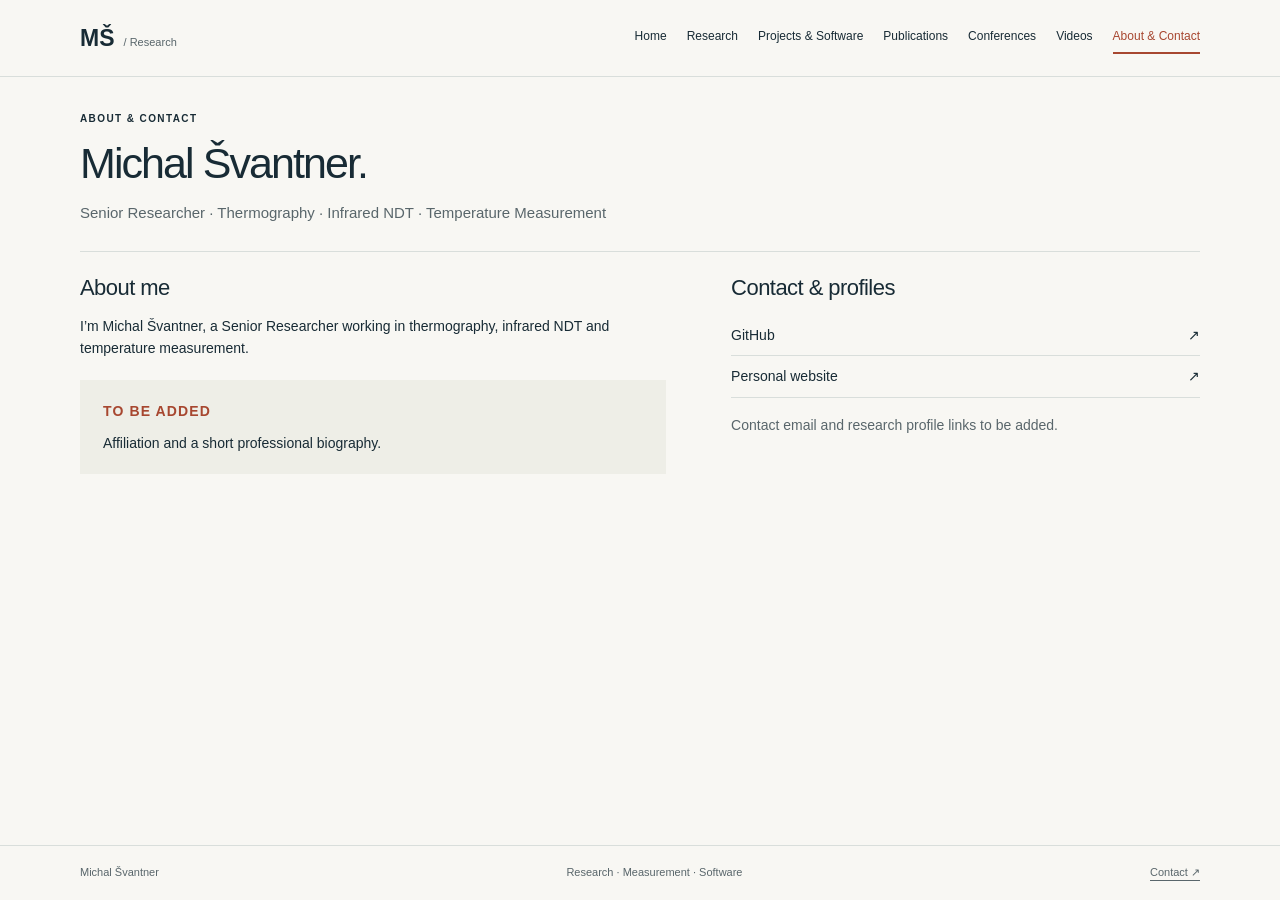
==== about.html @ 8075b38d "Add website files" ====
<!doctype html>
<html lang="en">
<head>
  <meta charset="utf-8">
  <meta name="viewport" content="width=device-width, initial-scale=1">
  <meta name="description" content="Michal Švantner — About &amp; Contact. Thermography, infrared NDT and temperature measurement.">
  <meta name="theme-color" content="#182b35">
  <title>Michal Švantner · About &amp; Contact</title>
  <link rel="icon" href="assets/favicon.svg" type="image/svg+xml">
  <link rel="stylesheet" href="styles.css">
  <script src="script.js" defer></script>
</head>
<body>
  <a class="skip-link" href="#main">Skip to content</a>
  <header class="site-header"><div class="header-inner wrap">
    <a class="wordmark" href="index.html" aria-label="Michal Švantner, home">MŠ<span> / Research</span></a>
    <nav aria-label="Main navigation"><a href="index.html">Home</a><a href="research.html">Research</a><a href="projects.html">Projects &amp; Software</a><a href="publications.html">Publications</a><a href="conferences.html">Conferences</a><a href="videos.html">Videos</a><a href="about.html" aria-current="page">About &amp; Contact</a></nav>
  </div></header>
  <main class="wrap" id="main">
  <div class="page-heading"><p class="eyebrow">About & Contact</p><h1>Michal Švantner.</h1><p>Senior Researcher · Thermography · Infrared NDT · Temperature Measurement</p></div>
  <div class="about-grid">
    <section aria-labelledby="about-title"><h2 id="about-title">About me</h2><p>I’m Michal Švantner, a Senior Researcher working in thermography, infrared NDT and temperature measurement.</p><div class="note"><p class="placeholder">To be added</p><p>Affiliation and a short professional biography.</p></div></section>
    <section aria-labelledby="contact-title"><h2 id="contact-title">Contact & profiles</h2><ul class="profile-links"><li><a href="https://github.com/msvantny">GitHub <span aria-hidden="true">↗</span></a></li><li><a href="https://msvantny.wixsite.com/home">Personal website <span aria-hidden="true">↗</span></a></li></ul><p class="muted">Contact email and research profile links to be added.</p></section>
  </div>
  </main>
  <footer><div class="wrap footer-inner"><span>Michal Švantner</span><span>Research · Measurement · Software</span><a href="about.html">Contact ↗</a></div></footer>
</body>
</html>
---- styles.css ----
@charset "UTF-8";

:root {
  --paper: #f8f7f3;
  --ink: #182b35;
  --muted: #59666b;
  --line: #d9dedb;
  --accent: #a74730;
  --soft: #eeeee7;
  --width: 1120px;
}
* { box-sizing: border-box; }
html { scroll-padding-top: 140px; }
body { margin: 0; background: var(--paper); color: var(--ink); font: 15px/1.6 Arial, Helvetica, sans-serif; min-height: 100vh; display: flex; flex-direction: column; }
.wrap { width: calc(100% - 64px); max-width: var(--width); margin-inline: auto; }
a { color: inherit; text-underline-offset: 4px; }
a:hover { color: var(--accent); }
a:focus-visible, summary:focus-visible, video:focus-visible { outline: 3px solid var(--accent); outline-offset: 5px; }
h1, h2, p, figure { margin: 0; }
h1, h2 { line-height: 1.15; font-weight: 500; }
h1 { font-size: clamp(32px, 4.3vw, 52px); letter-spacing: -.045em; }
h2 { font-size: 22px; letter-spacing: -.025em; }
p + p { margin-top: 10px; }
.muted { color: var(--muted); font-size: 13px; }
.accent { color: var(--accent); }
.eyebrow { display: block; font-size: 10px; text-transform: uppercase; letter-spacing: .14em; font-weight: 700; margin-bottom: 12px; }
.accent-dot { display: inline-block; width: 6px; height: 6px; background: var(--accent); border-radius: 50%; margin-right: 7px; vertical-align: 1px; }
.skip-link { position: fixed; top: 8px; left: 12px; z-index: 30; padding: 8px 14px; background: var(--ink); color: white; transform: translateY(-160%); }
.skip-link:focus { transform: none; }

/* Each navigation item opens a separate static page. */
.site-header { position: sticky; top: 0; z-index: 10; background: var(--paper); border-bottom: 1px solid var(--line); }
.header-inner { display: flex; align-items: center; justify-content: space-between; gap: 26px; min-height: 76px; padding-block: 16px; }
.wordmark { font-weight: 700; font-size: 23px; white-space: nowrap; text-decoration: none; }
.wordmark span { font-size: 11px; font-weight: 400; color: var(--muted); margin-left: 6px; }
nav { display: flex; align-items: center; flex-wrap: wrap; gap: 8px 20px; }
nav a { font-size: 12px; text-decoration: none; padding-block: 5px; border-bottom: 2px solid transparent; white-space: nowrap; }
nav a[aria-current="page"] { color: var(--accent); border-color: var(--accent); }
main { flex: 1; padding-bottom: 36px; }

.hero { display: grid; grid-template-columns: 1fr 1fr; align-items: center; gap: 45px; padding-block: 38px 32px; }
.hero h1 { max-width: 520px; font-size: clamp(38px, 4.5vw, 56px); }
.hero-fields { font-size: 18px; line-height: 1.5; margin-top: 18px; }
.intro { color: var(--muted); font-size: 14px; margin-top: 14px; }
.actions { display: flex; flex-wrap: wrap; gap: 24px; align-items: center; margin-top: 22px; font-size: 12px; }
.button { background: var(--ink); color: white; text-decoration: none; display: inline-flex; gap: 26px; align-items: center; padding: 10px 17px; }
.button:hover { background: var(--accent); color: white; }
.thermal-video { min-width: 0; }
.thermal-video video { display: block; width: 100%; height: auto; aspect-ratio: 650 / 512; background: var(--ink); object-fit: contain; }
figcaption { display: flex; flex-wrap: wrap; justify-content: space-between; gap: 4px 15px; font-size: 10px; color: var(--muted); margin-top: 8px; }
.overview { display: grid; grid-template-columns: repeat(3, 1fr); gap: 26px; border-top: 1px solid var(--line); padding-top: 23px; }
.overview > a { display: block; text-decoration: none; }
.overview h2 { font-size: 19px; display: flex; justify-content: space-between; gap: 12px; }
.overview .eyebrow { color: var(--muted); margin-bottom: 8px; }
.overview p { color: var(--muted); font-size: 13px; margin-top: 8px; }

.page-heading { padding-block: 34px 26px; max-width: 800px; }
.page-heading h1 { font-size: clamp(31px, 3.6vw, 43px); }
.page-heading > p:not(.eyebrow) { max-width: 690px; color: var(--muted); margin-top: 13px; }
.page-heading > a { display: inline-block; margin-top: 13px; font-size: 13px; }
.content-row { display: grid; grid-template-columns: 30px 280px 1fr; align-items: baseline; gap: 20px; border-top: 1px solid var(--line); padding-block: 21px; }
.content-row h2 { font-size: 20px; }
.content-row p { color: var(--muted); font-size: 14px; }
.entry-index { font: 12px monospace; color: var(--accent); }
.next-link { border-top: 1px solid var(--line); padding-top: 20px; font-size: 13px; }
.entry { display: flex; align-items: start; justify-content: space-between; gap: 20px; border-top: 1px solid var(--line); padding-block: 21px; }
.entry h2 { margin-top: 6px; margin-bottom: 8px; }
.entry p { font-size: 14px; color: var(--muted); }
.placeholder { font-size: 10px; text-transform: uppercase; letter-spacing: .08em; color: var(--accent); font-weight: 700; }
.tag { font-size: 11px; border: 1px solid var(--line); border-radius: 20px; padding: 3px 12px; white-space: nowrap; }
.note { margin-top: 20px; padding: 20px 23px; background: var(--soft); }
.note h2 { font-size: 18px; margin-bottom: 8px; }
.note p { font-size: 13px; }
.conference-list { border-block: 1px solid var(--line); }
summary { display: flex; align-items: center; justify-content: space-between; gap: 20px; cursor: pointer; list-style: none; padding-block: 18px; }
summary::-webkit-details-marker { display: none; }
summary small { display: block; color: var(--muted); font-size: 12px; margin-top: 3px; }
.details-toggle { font-size: 24px; }
details[open] .details-toggle { transform: rotate(45deg); }
.conference-content { padding-bottom: 20px; font-size: 14px; }
.video-layout { display: grid; grid-template-columns: 1.15fr 1fr; gap: 32px; align-items: center; }
.video-description h2 { margin-bottom: 14px; }
.video-description p { color: var(--muted); font-size: 14px; }
.video-description a { display: inline-block; margin-top: 14px; font-size: 13px; }
.about-grid { display: grid; grid-template-columns: 1.25fr 1fr; gap: 65px; border-top: 1px solid var(--line); padding-top: 23px; }
.about-grid h2 { margin-bottom: 14px; }
.about-grid p { font-size: 14px; }
.profile-links { list-style: none; margin: 0 0 16px; padding: 0; }
.profile-links a { display: flex; justify-content: space-between; border-bottom: 1px solid var(--line); padding-block: 9px; font-size: 14px; text-decoration: none; }
footer { border-top: 1px solid var(--line); }
.footer-inner { display: flex; justify-content: space-between; gap: 16px; padding-block: 18px; font-size: 11px; color: var(--muted); }

@media (max-width: 1050px) {
  .header-inner { flex-wrap: wrap; gap: 8px 20px; padding-block: 12px; }
  nav { gap: 6px 19px; }
  .hero { gap: 28px; }
  .content-row { grid-template-columns: 25px 240px 1fr; }
}
@media (max-width: 760px) {
  .wrap { width: calc(100% - 36px); }
  .header-inner { display: block; }
  .wordmark { font-size: 20px; }
  nav { margin-top: 6px; gap: 3px 16px; }
  nav a { font-size: 11px; padding-block: 4px; }
  .hero { grid-template-columns: 1fr; gap: 26px; padding-block: 26px; }
  .hero h1 { font-size: clamp(36px, 8vw, 48px); }
  .hero-fields { font-size: 17px; margin-top: 14px; }
  .intro { margin-top: 10px; }
  .actions { margin-top: 17px; }
  .hero .thermal-video { max-width: 540px; width: 100%; }
  .overview { grid-template-columns: 1fr; gap: 0; padding-top: 0; }
  .overview > a { padding-block: 16px; border-bottom: 1px solid var(--line); }
  .overview p { margin-top: 5px; }
  .overview .eyebrow { margin-bottom: 5px; }
  .page-heading { padding-block: 26px 22px; }
  .page-heading h1 { font-size: 32px; }
  .content-row { grid-template-columns: 23px 1fr; gap: 7px 12px; padding-block: 18px; }
  .content-row p { grid-column: 2; }
  .entry-index { grid-row: 1 / 3; }
  .entry { gap: 12px; }
  .entry h2 { font-size: 20px; }
  .video-layout, .about-grid { grid-template-columns: 1fr; gap: 25px; }
  .about-grid { padding-top: 20px; }
  .note { padding: 17px 19px; }
  .footer-inner { flex-wrap: wrap; font-size: 10px; padding-block: 14px; }
  .footer-inner > span:nth-child(2) { display: none; }
  .footer-inner a { margin-left: auto; }
}
@media print {
  body { background: white; color: black; }
  .site-header { position: static; }
  nav, .actions, .skip-link { display: none; }
  .wrap { width: 100%; }
  .hero, .about-grid { display: block; }
  .thermal-video { max-width: 360px; margin-block: 15px; }
  .overview { grid-template-columns: 1fr; }
}
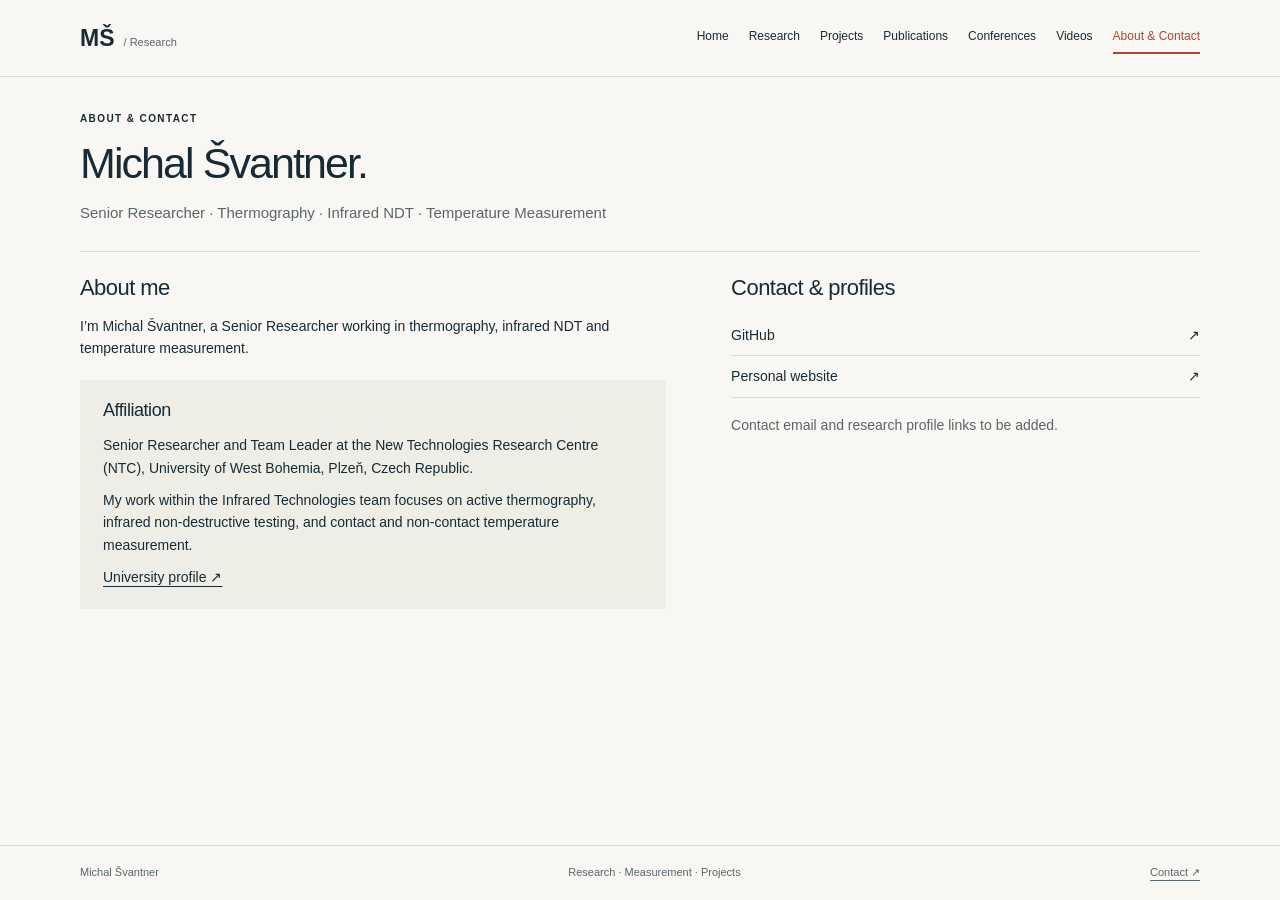
==== commit 740512d3: "Rename Projects navigation and add university affiliation" ====
--- a/about.html
+++ b/about.html
@@ -14,15 +14,15 @@
   <a class="skip-link" href="#main">Skip to content</a>
   <header class="site-header"><div class="header-inner wrap">
     <a class="wordmark" href="index.html" aria-label="Michal Švantner, home">MŠ<span> / Research</span></a>
-    <nav aria-label="Main navigation"><a href="index.html">Home</a><a href="research.html">Research</a><a href="projects.html">Projects &amp; Software</a><a href="publications.html">Publications</a><a href="conferences.html">Conferences</a><a href="videos.html">Videos</a><a href="about.html" aria-current="page">About &amp; Contact</a></nav>
+    <nav aria-label="Main navigation"><a href="index.html">Home</a><a href="research.html">Research</a><a href="projects.html">Projects</a><a href="publications.html">Publications</a><a href="conferences.html">Conferences</a><a href="videos.html">Videos</a><a href="about.html" aria-current="page">About &amp; Contact</a></nav>
   </div></header>
   <main class="wrap" id="main">
   <div class="page-heading"><p class="eyebrow">About & Contact</p><h1>Michal Švantner.</h1><p>Senior Researcher · Thermography · Infrared NDT · Temperature Measurement</p></div>
   <div class="about-grid">
-    <section aria-labelledby="about-title"><h2 id="about-title">About me</h2><p>I’m Michal Švantner, a Senior Researcher working in thermography, infrared NDT and temperature measurement.</p><div class="note"><p class="placeholder">To be added</p><p>Affiliation and a short professional biography.</p></div></section>
+    <section aria-labelledby="about-title"><h2 id="about-title">About me</h2><p>I’m Michal Švantner, a Senior Researcher working in thermography, infrared NDT and temperature measurement.</p><div class="note"><h2>Affiliation</h2><p>Senior Researcher and Team Leader at the New Technologies Research Centre (NTC), University of West Bohemia, Plzeň, Czech Republic.</p><p>My work within the Infrared Technologies team focuses on active thermography, infrared non-destructive testing, and contact and non-contact temperature measurement.</p><p><a href="https://irt.zcu.cz/en/person/michal-svantner-en/">University profile ↗</a></p></div></section>
     <section aria-labelledby="contact-title"><h2 id="contact-title">Contact & profiles</h2><ul class="profile-links"><li><a href="https://github.com/msvantny">GitHub <span aria-hidden="true">↗</span></a></li><li><a href="https://msvantny.wixsite.com/home">Personal website <span aria-hidden="true">↗</span></a></li></ul><p class="muted">Contact email and research profile links to be added.</p></section>
   </div>
   </main>
-  <footer><div class="wrap footer-inner"><span>Michal Švantner</span><span>Research · Measurement · Software</span><a href="about.html">Contact ↗</a></div></footer>
+  <footer><div class="wrap footer-inner"><span>Michal Švantner</span><span>Research · Measurement · Projects</span><a href="about.html">Contact ↗</a></div></footer>
 </body>
 </html>
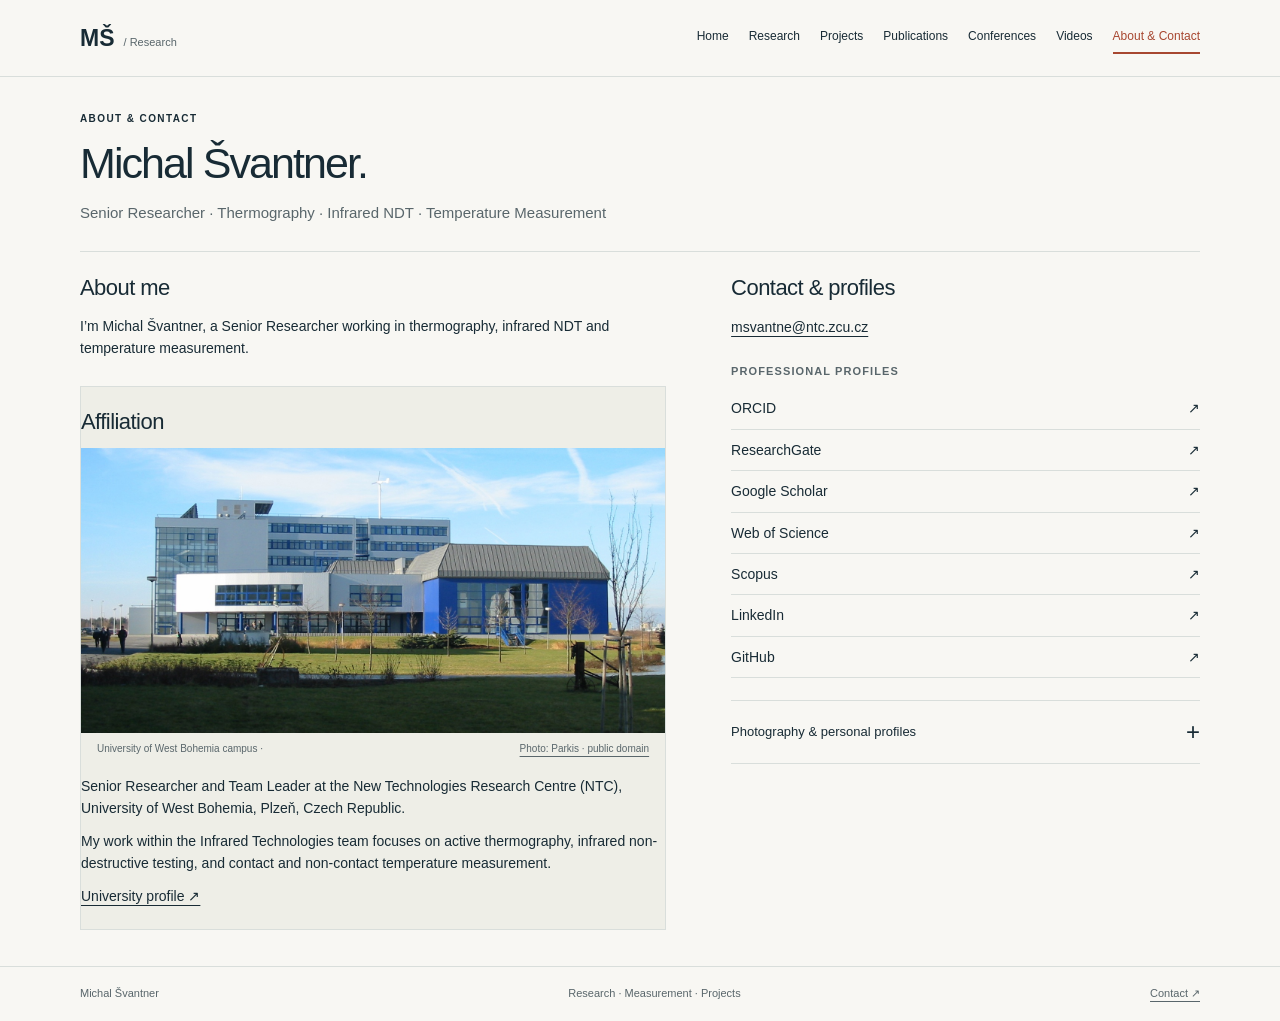
==== commit 87b48cbc: "Expand About page with affiliation photo and grouped profile links" ====
--- a/about.html
+++ b/about.html
@@ -18,9 +18,23 @@
   </div></header>
   <main class="wrap" id="main">
   <div class="page-heading"><p class="eyebrow">About & Contact</p><h1>Michal Švantner.</h1><p>Senior Researcher · Thermography · Infrared NDT · Temperature Measurement</p></div>
-  <div class="about-grid">
-    <section aria-labelledby="about-title"><h2 id="about-title">About me</h2><p>I’m Michal Švantner, a Senior Researcher working in thermography, infrared NDT and temperature measurement.</p><div class="note"><h2>Affiliation</h2><p>Senior Researcher and Team Leader at the New Technologies Research Centre (NTC), University of West Bohemia, Plzeň, Czech Republic.</p><p>My work within the Infrared Technologies team focuses on active thermography, infrared non-destructive testing, and contact and non-contact temperature measurement.</p><p><a href="https://irt.zcu.cz/en/person/michal-svantner-en/">University profile ↗</a></p></div></section>
-    <section aria-labelledby="contact-title"><h2 id="contact-title">Contact & profiles</h2><ul class="profile-links"><li><a href="https://github.com/msvantny">GitHub <span aria-hidden="true">↗</span></a></li><li><a href="https://msvantny.wixsite.com/home">Personal website <span aria-hidden="true">↗</span></a></li></ul><p class="muted">Contact email and research profile links to be added.</p></section>
+  <div class="about-layout">
+    <div class="about-content">
+      <section aria-labelledby="about-title"><h2 id="about-title">About me</h2><p>I’m Michal Švantner, a Senior Researcher working in thermography, infrared NDT and temperature measurement.</p></section>
+      <section class="affiliation-card" aria-labelledby="affiliation-title">
+        <h2 id="affiliation-title">Affiliation</h2>
+        <figure><img src="assets/zcu-campus.jpg" alt="Faculty of Electrical Engineering building on the University of West Bohemia campus in Plzeň." width="1552" height="758"><figcaption>University of West Bohemia campus · <a href="https://commons.wikimedia.org/wiki/File:Zcu_fel.jpg">Photo: Parkis · public domain</a></figcaption></figure>
+        <p>Senior Researcher and Team Leader at the New Technologies Research Centre (NTC), University of West Bohemia, Plzeň, Czech Republic.</p>
+        <p>My work within the Infrared Technologies team focuses on active thermography, infrared non-destructive testing, and contact and non-contact temperature measurement.</p>
+        <p><a href="https://irt.zcu.cz/en/person/michal-svantner-en/">University profile ↗</a></p>
+      </section>
+    </div>
+    <section class="about-profiles" aria-labelledby="contact-title">
+      <h2 id="contact-title">Contact &amp; profiles</h2>
+      <a class="contact-email" href="mailto:msvantne@ntc.zcu.cz">msvantne@ntc.zcu.cz</a>
+      <h3>Professional profiles</h3><ul class="profile-links"><li><a href="https://orcid.org/0000-0001-9391-7069">ORCID<span aria-hidden="true">↗</span></a></li><li><a href="https://www.researchgate.net/profile/Michal_Svantner/">ResearchGate<span aria-hidden="true">↗</span></a></li><li><a href="https://scholar.google.com/citations?user=Tgr5KHcAAAAJ&hl=en">Google Scholar<span aria-hidden="true">↗</span></a></li><li><a href="https://www.webofscience.com/wos/author/record/B-8170-2016">Web of Science<span aria-hidden="true">↗</span></a></li><li><a href="https://www.scopus.com/authid/detail.uri?authorId=6506457697">Scopus<span aria-hidden="true">↗</span></a></li><li><a href="https://www.linkedin.com/in/msvantne/">LinkedIn<span aria-hidden="true">↗</span></a></li><li><a href="https://github.com/msvantny">GitHub<span aria-hidden="true">↗</span></a></li></ul>
+      <details class="personal-profiles"><summary><span>Photography &amp; personal profiles</span><span class="details-toggle" aria-hidden="true">+</span></summary><ul class="profile-links"><li><a href="https://stock.adobe.com/cz/contributor/205029648/msvantny">Adobe Stock<span aria-hidden="true">↗</span></a></li><li><a href="https://www.dreamstime.com/msvantne_info">Dreamstime<span aria-hidden="true">↗</span></a></li><li><a href="https://www.youtube.com/@msvantny">YouTube<span aria-hidden="true">↗</span></a></li><li><a href="https://msvantny.wixsite.com/home">Personal website<span aria-hidden="true">↗</span></a></li></ul></details>
+    </section>
   </div>
   </main>
   <footer><div class="wrap footer-inner"><span>Michal Švantner</span><span>Research · Measurement · Projects</span><a href="about.html">Contact ↗</a></div></footer>
--- a/styles.css
+++ b/styles.css
@@ -135,3 +135,21 @@
   .thermal-video { max-width: 360px; margin-block: 15px; }
   .overview { grid-template-columns: 1fr; }
 }
+
+/* About: aligned sections with a compact, grouped profile directory. */
+.about-layout { display: grid; grid-template-columns: 1.25fr 1fr; gap: 65px; border-top: 1px solid var(--line); padding-top: 23px; }
+.about-content { display: grid; gap: 26px; align-content: start; min-width: 0; }
+.about-layout h2 { font-size: 22px; margin-bottom: 14px; }
+.about-layout p { font-size: 14px; }
+.affiliation-card { border: 1px solid var(--line); background: var(--soft); padding: 22px 0; }
+.affiliation-card figure { margin-bottom: 18px; }
+.affiliation-card img { display: block; width: 100%; height: auto; }
+.affiliation-card figcaption { padding: 0 16px; font-size: 10px; }
+.affiliation-card h2, .affiliation-card > p { padding-inline: 0; }
+.about-profiles h3 { font-size: 11px; text-transform: uppercase; letter-spacing: .1em; margin: 24px 0 8px; color: var(--muted); }
+.contact-email { font-size: 14px; overflow-wrap: anywhere; }
+.personal-profiles { border-block: 1px solid var(--line); margin-top: 22px; }
+.personal-profiles summary { font-size: 13px; padding-block: 12px; }
+.personal-profiles .profile-links { margin-bottom: 12px; }
+@media (max-width: 760px) { .about-layout { grid-template-columns: 1fr; gap: 30px; padding-top: 20px; } }
+@media print { .about-layout { display: block; } .about-profiles { margin-top: 25px; } }
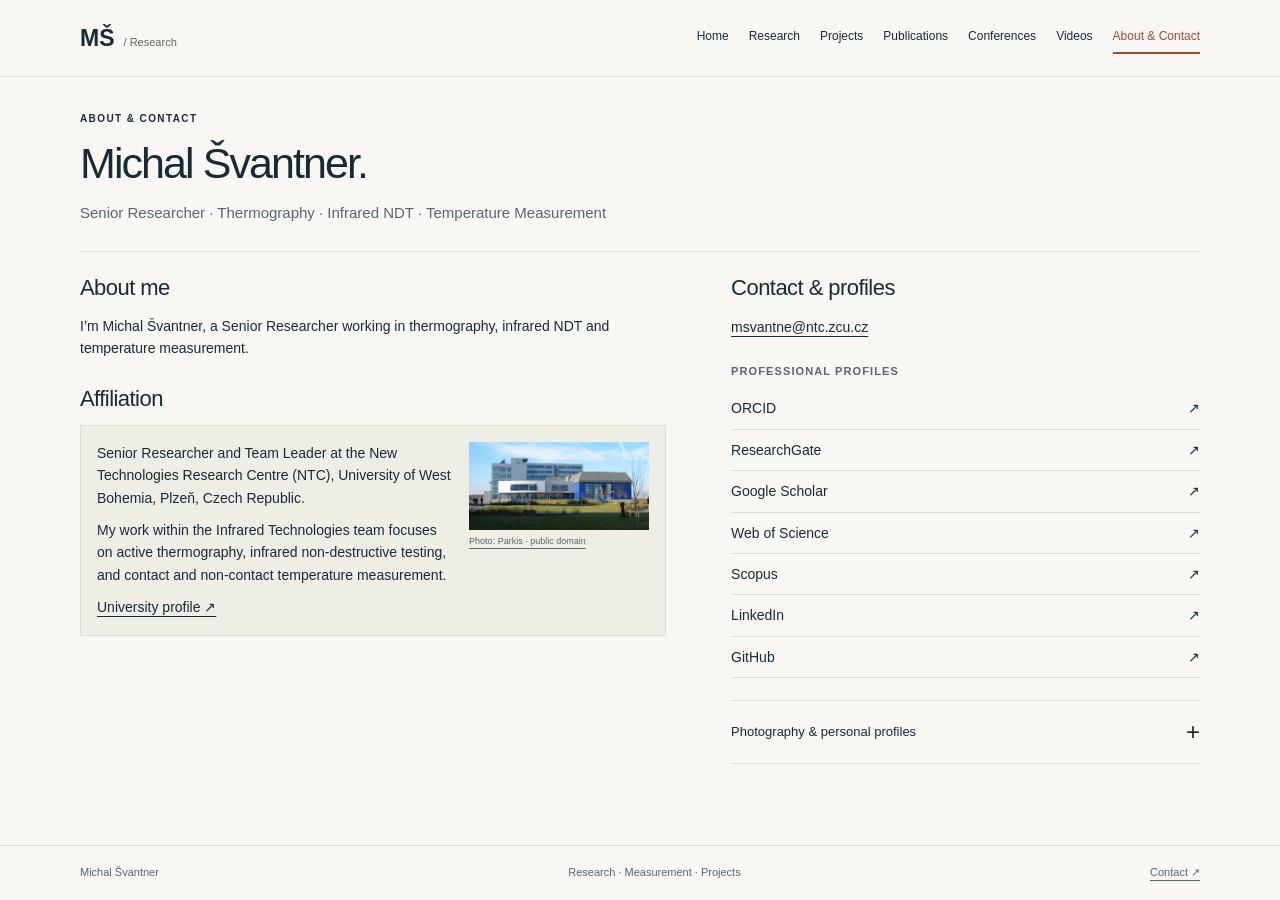
==== commit 4d4360a3: "Restore original About columns and constrain affiliation photo to thumbnail" ====
--- a/about.html
+++ b/about.html
@@ -7,7 +7,7 @@
   <meta name="theme-color" content="#182b35">
   <title>Michal Švantner · About &amp; Contact</title>
   <link rel="icon" href="assets/favicon.svg" type="image/svg+xml">
-  <link rel="stylesheet" href="styles.css">
+  <link rel="stylesheet" href="styles.css?v=about-compact-20261024">
   <script src="script.js" defer></script>
 </head>
 <body>
@@ -18,15 +18,17 @@
   </div></header>
   <main class="wrap" id="main">
   <div class="page-heading"><p class="eyebrow">About & Contact</p><h1>Michal Švantner.</h1><p>Senior Researcher · Thermography · Infrared NDT · Temperature Measurement</p></div>
-  <div class="about-layout">
+  <div class="about-grid">
     <div class="about-content">
       <section aria-labelledby="about-title"><h2 id="about-title">About me</h2><p>I’m Michal Švantner, a Senior Researcher working in thermography, infrared NDT and temperature measurement.</p></section>
-      <section class="affiliation-card" aria-labelledby="affiliation-title">
+      <section class="affiliation-section" aria-labelledby="affiliation-title">
         <h2 id="affiliation-title">Affiliation</h2>
-        <figure><img src="assets/zcu-campus.jpg" alt="Faculty of Electrical Engineering building on the University of West Bohemia campus in Plzeň." width="1552" height="758"><figcaption>University of West Bohemia campus · <a href="https://commons.wikimedia.org/wiki/File:Zcu_fel.jpg">Photo: Parkis · public domain</a></figcaption></figure>
+        <div class="affiliation-card">
+        <figure class="affiliation-photo" style="float:right;width:180px;max-width:42%;margin:0 0 12px 18px;"><img src="assets/zcu-campus.jpg" alt="Faculty of Electrical Engineering building on the University of West Bohemia campus in Plzeň." width="180" height="88" style="display:block;width:100%;max-width:180px;height:auto;"><figcaption><a href="https://commons.wikimedia.org/wiki/File:Zcu_fel.jpg">Photo: Parkis · public domain</a></figcaption></figure>
         <p>Senior Researcher and Team Leader at the New Technologies Research Centre (NTC), University of West Bohemia, Plzeň, Czech Republic.</p>
         <p>My work within the Infrared Technologies team focuses on active thermography, infrared non-destructive testing, and contact and non-contact temperature measurement.</p>
         <p><a href="https://irt.zcu.cz/en/person/michal-svantner-en/">University profile ↗</a></p>
+        </div>
       </section>
     </div>
     <section class="about-profiles" aria-labelledby="contact-title">
--- a/styles.css
+++ b/styles.css
@@ -136,20 +136,18 @@
   .overview { grid-template-columns: 1fr; }
 }
 
-/* About: aligned sections with a compact, grouped profile directory. */
-.about-layout { display: grid; grid-template-columns: 1.25fr 1fr; gap: 65px; border-top: 1px solid var(--line); padding-top: 23px; }
-.about-content { display: grid; gap: 26px; align-content: start; min-width: 0; }
-.about-layout h2 { font-size: 22px; margin-bottom: 14px; }
-.about-layout p { font-size: 14px; }
-.affiliation-card { border: 1px solid var(--line); background: var(--soft); padding: 22px 0; }
-.affiliation-card figure { margin-bottom: 18px; }
-.affiliation-card img { display: block; width: 100%; height: auto; }
-.affiliation-card figcaption { padding: 0 16px; font-size: 10px; }
-.affiliation-card h2, .affiliation-card > p { padding-inline: 0; }
+/* Compact About content within the original two-column layout. */
+.about-grid > *, .about-content { min-width: 0; }
+.about-content { display: grid; gap: 26px; align-content: start; }
+.affiliation-card { display: flow-root; border: 1px solid var(--line); background: var(--soft); padding: 16px; }
+.affiliation-photo { float: right; width: 180px; max-width: 42%; margin: 0 0 12px 18px; }
+.affiliation-photo img { display: block; width: 100%; max-width: 180px; height: auto; }
+.affiliation-photo figcaption { display: block; font-size: 9px; line-height: 1.5; margin-top: 5px; }
 .about-profiles h3 { font-size: 11px; text-transform: uppercase; letter-spacing: .1em; margin: 24px 0 8px; color: var(--muted); }
 .contact-email { font-size: 14px; overflow-wrap: anywhere; }
 .personal-profiles { border-block: 1px solid var(--line); margin-top: 22px; }
 .personal-profiles summary { font-size: 13px; padding-block: 12px; }
 .personal-profiles .profile-links { margin-bottom: 12px; }
-@media (max-width: 760px) { .about-layout { grid-template-columns: 1fr; gap: 30px; padding-top: 20px; } }
-@media print { .about-layout { display: block; } .about-profiles { margin-top: 25px; } }
+@media (max-width: 420px) {
+  .affiliation-photo { margin-left: 12px; }
+}
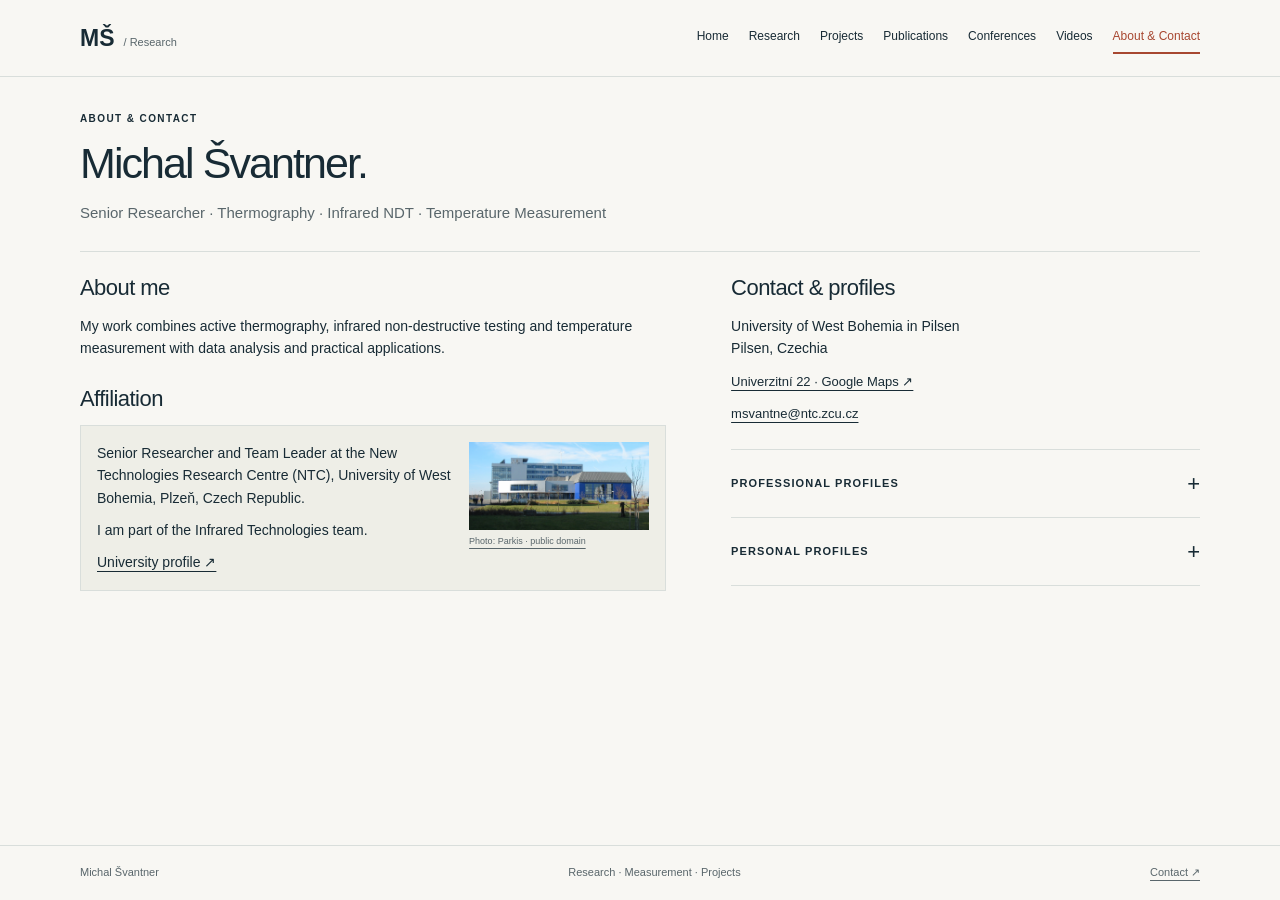
==== commit d0bad94f: "Refine About contacts and add collapsible profile groups with icons" ====
--- a/about.html
+++ b/about.html
@@ -7,7 +7,7 @@
   <meta name="theme-color" content="#182b35">
   <title>Michal Švantner · About &amp; Contact</title>
   <link rel="icon" href="assets/favicon.svg" type="image/svg+xml">
-  <link rel="stylesheet" href="styles.css?v=about-compact-20261024">
+  <link rel="stylesheet" href="styles.css?v=about-profiles-20261025">
   <script src="script.js" defer></script>
 </head>
 <body>
@@ -20,22 +20,26 @@
   <div class="page-heading"><p class="eyebrow">About & Contact</p><h1>Michal Švantner.</h1><p>Senior Researcher · Thermography · Infrared NDT · Temperature Measurement</p></div>
   <div class="about-grid">
     <div class="about-content">
-      <section aria-labelledby="about-title"><h2 id="about-title">About me</h2><p>I’m Michal Švantner, a Senior Researcher working in thermography, infrared NDT and temperature measurement.</p></section>
+      <section aria-labelledby="about-title"><h2 id="about-title">About me</h2><p>My work combines active thermography, infrared non-destructive testing and temperature measurement with data analysis and practical applications.</p></section>
       <section class="affiliation-section" aria-labelledby="affiliation-title">
         <h2 id="affiliation-title">Affiliation</h2>
         <div class="affiliation-card">
-        <figure class="affiliation-photo" style="float:right;width:180px;max-width:42%;margin:0 0 12px 18px;"><img src="assets/zcu-campus.jpg" alt="Faculty of Electrical Engineering building on the University of West Bohemia campus in Plzeň." width="180" height="88" style="display:block;width:100%;max-width:180px;height:auto;"><figcaption><a href="https://commons.wikimedia.org/wiki/File:Zcu_fel.jpg">Photo: Parkis · public domain</a></figcaption></figure>
+        <figure class="affiliation-photo" style="float:right;width:180px;max-width:42%;margin:0 0 12px 18px;"><img src="assets/zcu-campus.jpg" alt="Faculty of Electrical Engineering building on the University of West Bohemia campus in Plzeň." width="180" height="88" style="display:block;width:100%;max-width:180px;height:auto;"><figcaption><a href="https://commons.wikimedia.org/wiki/File:Zcu_fel.jpg" target="_blank" rel="noopener noreferrer">Photo: Parkis · public domain</a></figcaption></figure>
         <p>Senior Researcher and Team Leader at the New Technologies Research Centre (NTC), University of West Bohemia, Plzeň, Czech Republic.</p>
-        <p>My work within the Infrared Technologies team focuses on active thermography, infrared non-destructive testing, and contact and non-contact temperature measurement.</p>
-        <p><a href="https://irt.zcu.cz/en/person/michal-svantner-en/">University profile ↗</a></p>
+        <p>I am part of the Infrared Technologies team.</p>
+        <p><a href="https://irt.zcu.cz/en/person/michal-svantner-en/" target="_blank" rel="noopener noreferrer">University profile ↗</a></p>
         </div>
       </section>
     </div>
     <section class="about-profiles" aria-labelledby="contact-title">
       <h2 id="contact-title">Contact &amp; profiles</h2>
-      <a class="contact-email" href="mailto:msvantne@ntc.zcu.cz">msvantne@ntc.zcu.cz</a>
-      <h3>Professional profiles</h3><ul class="profile-links"><li><a href="https://orcid.org/0000-0001-9391-7069">ORCID<span aria-hidden="true">↗</span></a></li><li><a href="https://www.researchgate.net/profile/Michal_Svantner/">ResearchGate<span aria-hidden="true">↗</span></a></li><li><a href="https://scholar.google.com/citations?user=Tgr5KHcAAAAJ&hl=en">Google Scholar<span aria-hidden="true">↗</span></a></li><li><a href="https://www.webofscience.com/wos/author/record/B-8170-2016">Web of Science<span aria-hidden="true">↗</span></a></li><li><a href="https://www.scopus.com/authid/detail.uri?authorId=6506457697">Scopus<span aria-hidden="true">↗</span></a></li><li><a href="https://www.linkedin.com/in/msvantne/">LinkedIn<span aria-hidden="true">↗</span></a></li><li><a href="https://github.com/msvantny">GitHub<span aria-hidden="true">↗</span></a></li></ul>
-      <details class="personal-profiles"><summary><span>Photography &amp; personal profiles</span><span class="details-toggle" aria-hidden="true">+</span></summary><ul class="profile-links"><li><a href="https://stock.adobe.com/cz/contributor/205029648/msvantny">Adobe Stock<span aria-hidden="true">↗</span></a></li><li><a href="https://www.dreamstime.com/msvantne_info">Dreamstime<span aria-hidden="true">↗</span></a></li><li><a href="https://www.youtube.com/@msvantny">YouTube<span aria-hidden="true">↗</span></a></li><li><a href="https://msvantny.wixsite.com/home">Personal website<span aria-hidden="true">↗</span></a></li></ul></details>
+      <div class="contact-details">
+        <p>University of West Bohemia in Pilsen<br>Pilsen, Czechia</p>
+        <p><a href="https://www.google.com/maps/search/?api=1&amp;query=University+of+West+Bohemia%2C+Univerzitn%C3%AD+22%2C+Pilsen%2C+Czechia" target="_blank" rel="noopener noreferrer">Univerzitní 22 · Google Maps ↗</a></p>
+        <p><a class="contact-email" href="mailto:msvantne@ntc.zcu.cz" target="_blank" rel="noopener noreferrer">msvantne@ntc.zcu.cz</a></p>
+      </div>
+      <details class="profile-group" id="professional-profiles"><summary><span>PROFESSIONAL PROFILES</span><span class="details-toggle" aria-hidden="true">+</span></summary><ul class="profile-links"><li><a href="https://orcid.org/0000-0001-9391-7069" target="_blank" rel="noopener noreferrer"><span class="profile-name"><svg class="profile-icon" width="20" height="20" viewBox="0 0 20 20" aria-hidden="true" focusable="false"><rect x="1" y="1" width="18" height="18" rx="4" fill="#6a821b"/><text x="10" y="13.3" text-anchor="middle" font-family="Arial,sans-serif" font-size="8.5" font-weight="700" fill="#fff">iD</text></svg><span>ORCID</span></span><span aria-hidden="true">↗</span></a></li><li><a href="https://www.researchgate.net/profile/Michal_Svantner/" target="_blank" rel="noopener noreferrer"><span class="profile-name"><svg class="profile-icon" width="20" height="20" viewBox="0 0 20 20" aria-hidden="true" focusable="false"><rect x="1" y="1" width="18" height="18" rx="4" fill="#087e73"/><text x="10" y="13.3" text-anchor="middle" font-family="Arial,sans-serif" font-size="8.5" font-weight="700" fill="#fff">RG</text></svg><span>ResearchGate</span></span><span aria-hidden="true">↗</span></a></li><li><a href="https://scholar.google.com/citations?user=Tgr5KHcAAAAJ&amp;hl=en" target="_blank" rel="noopener noreferrer"><span class="profile-name"><svg class="profile-icon" width="20" height="20" viewBox="0 0 20 20" aria-hidden="true" focusable="false"><rect x="1" y="1" width="18" height="18" rx="4" fill="#366ac0"/><text x="10" y="13.3" text-anchor="middle" font-family="Arial,sans-serif" font-size="8.5" font-weight="700" fill="#fff">GS</text></svg><span>Google Scholar</span></span><span aria-hidden="true">↗</span></a></li><li><a href="https://www.webofscience.com/wos/author/record/B-8170-2016" target="_blank" rel="noopener noreferrer"><span class="profile-name"><svg class="profile-icon" width="20" height="20" viewBox="0 0 20 20" aria-hidden="true" focusable="false"><rect x="1" y="1" width="18" height="18" rx="4" fill="#6033a0"/><text x="10" y="13.3" text-anchor="middle" font-family="Arial,sans-serif" font-size="8.5" font-weight="700" fill="#fff">W</text></svg><span>Web of Science</span></span><span aria-hidden="true">↗</span></a></li><li><a href="https://www.scopus.com/authid/detail.uri?authorId=6506457697" target="_blank" rel="noopener noreferrer"><span class="profile-name"><svg class="profile-icon" width="20" height="20" viewBox="0 0 20 20" aria-hidden="true" focusable="false"><rect x="1" y="1" width="18" height="18" rx="4" fill="#b55313"/><text x="10" y="13.3" text-anchor="middle" font-family="Arial,sans-serif" font-size="8.5" font-weight="700" fill="#fff">Sc</text></svg><span>Scopus</span></span><span aria-hidden="true">↗</span></a></li><li><a href="https://www.linkedin.com/in/msvantne/" target="_blank" rel="noopener noreferrer"><span class="profile-name"><svg class="profile-icon" width="20" height="20" viewBox="0 0 20 20" aria-hidden="true" focusable="false"><rect x="1" y="1" width="18" height="18" rx="4" fill="#096aa4"/><text x="10" y="13.3" text-anchor="middle" font-family="Arial,sans-serif" font-size="8.5" font-weight="700" fill="#fff">in</text></svg><span>LinkedIn</span></span><span aria-hidden="true">↗</span></a></li><li><a href="https://github.com/msvantny" target="_blank" rel="noopener noreferrer"><span class="profile-name"><svg class="profile-icon" width="20" height="20" viewBox="0 0 20 20" aria-hidden="true" focusable="false"><rect x="1" y="1" width="18" height="18" rx="4" fill="#28363d"/><text x="10" y="13.3" text-anchor="middle" font-family="Arial,sans-serif" font-size="8.5" font-weight="700" fill="#fff">GH</text></svg><span>GitHub</span></span><span aria-hidden="true">↗</span></a></li></ul></details>
+      <details class="profile-group" id="personal-profiles"><summary><span>PERSONAL PROFILES</span><span class="details-toggle" aria-hidden="true">+</span></summary><ul class="profile-links"><li><a href="https://stock.adobe.com/cz/contributor/205029648/msvantny" target="_blank" rel="noopener noreferrer"><span class="profile-name"><svg class="profile-icon" width="20" height="20" viewBox="0 0 20 20" aria-hidden="true" focusable="false"><rect x="1" y="1" width="18" height="18" rx="4" fill="#bc3232"/><text x="10" y="13.3" text-anchor="middle" font-family="Arial,sans-serif" font-size="8.5" font-weight="700" fill="#fff">Ad</text></svg><span>Adobe Stock</span></span><span aria-hidden="true">↗</span></a></li><li><a href="https://www.dreamstime.com/msvantne_info" target="_blank" rel="noopener noreferrer"><span class="profile-name"><svg class="profile-icon" width="20" height="20" viewBox="0 0 20 20" aria-hidden="true" focusable="false"><rect x="1" y="1" width="18" height="18" rx="4" fill="#497431"/><text x="10" y="13.3" text-anchor="middle" font-family="Arial,sans-serif" font-size="8.5" font-weight="700" fill="#fff">D</text></svg><span>Dreamstime</span></span><span aria-hidden="true">↗</span></a></li><li><a href="https://www.youtube.com/@msvantny" target="_blank" rel="noopener noreferrer"><span class="profile-name"><svg class="profile-icon" width="20" height="20" viewBox="0 0 20 20" aria-hidden="true" focusable="false"><rect x="1" y="1" width="18" height="18" rx="4" fill="#bd2929"/><text x="10" y="13.3" text-anchor="middle" font-family="Arial,sans-serif" font-size="8.5" font-weight="700" fill="#fff">▶</text></svg><span>YouTube</span></span><span aria-hidden="true">↗</span></a></li><li><a href="https://msvantny.wixsite.com/home" target="_blank" rel="noopener noreferrer"><span class="profile-name"><svg class="profile-icon" width="20" height="20" viewBox="0 0 20 20" aria-hidden="true" focusable="false"><rect x="1" y="1" width="18" height="18" rx="4" fill="#28363d"/><text x="10" y="13.3" text-anchor="middle" font-family="Arial,sans-serif" font-size="8.5" font-weight="700" fill="#fff">W</text></svg><span>WIX Personal website</span></span><span aria-hidden="true">↗</span></a></li><li><a href="https://www.instagram.com/msvantny/" target="_blank" rel="noopener noreferrer"><span class="profile-name"><svg class="profile-icon" width="20" height="20" viewBox="0 0 20 20" aria-hidden="true" focusable="false"><rect x="1" y="1" width="18" height="18" rx="4" fill="#a4367a"/><text x="10" y="13.3" text-anchor="middle" font-family="Arial,sans-serif" font-size="8.5" font-weight="700" fill="#fff">IG</text></svg><span>Instagram</span></span><span aria-hidden="true">↗</span></a></li></ul></details>
     </section>
   </div>
   </main>
--- a/styles.css
+++ b/styles.css
@@ -151,3 +151,18 @@
 @media (max-width: 420px) {
   .affiliation-photo { margin-left: 12px; }
 }
+
+/* Contact details and two equally styled, keyboard-accessible profile groups. */
+.about-profiles .contact-details { margin-bottom: 24px; }
+.about-profiles .contact-details p { font-size: 14px; }
+.about-profiles .contact-details a { font-size: 13px; }
+.profile-group { border-bottom: 1px solid var(--line); }
+.profile-group:first-of-type { border-top: 1px solid var(--line); }
+.profile-group summary { padding-block: 16px; font-size: 11px; font-weight: 700; letter-spacing: .1em; }
+.profile-group summary:hover { color: var(--accent); }
+.profile-group .details-toggle { font-size: 22px; font-weight: 400; letter-spacing: 0; }
+.profile-group .profile-links { margin: 0 0 12px; }
+.profile-group .profile-links a { align-items: center; gap: 14px; min-height: 44px; padding-block: 10px; }
+.profile-group .profile-links li:last-child a { border-bottom: 0; }
+.profile-name { display: inline-flex; align-items: center; gap: 10px; min-width: 0; }
+.profile-icon { flex: 0 0 20px; }
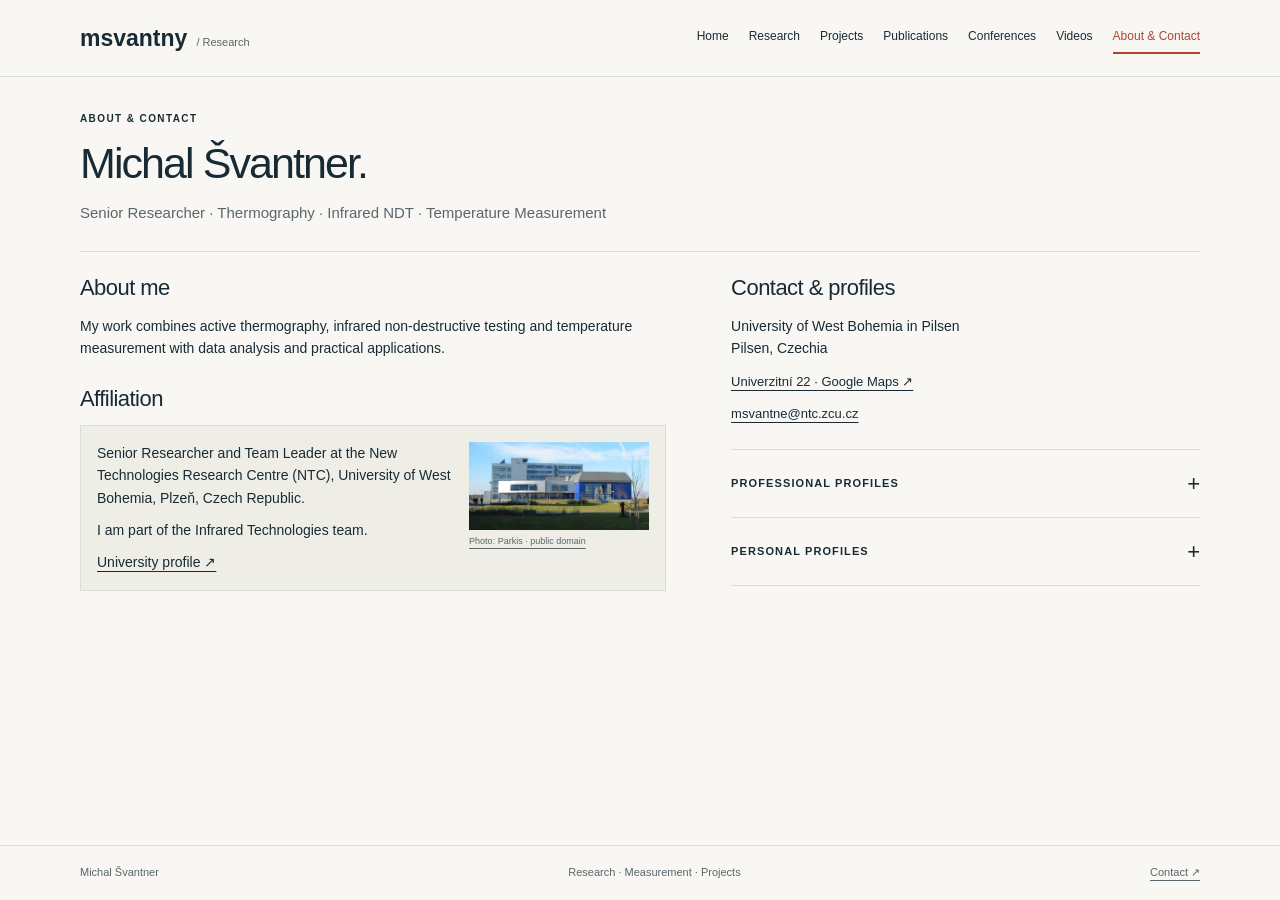
==== commit 2b4ea2cd: "Use msvantny wordmark and show latest ORCID journal articles" ====
--- a/about.html
+++ b/about.html
@@ -13,7 +13,7 @@
 <body>
   <a class="skip-link" href="#main">Skip to content</a>
   <header class="site-header"><div class="header-inner wrap">
-    <a class="wordmark" href="index.html" aria-label="Michal Švantner, home">MŠ<span> / Research</span></a>
+    <a class="wordmark" href="index.html" aria-label="Michal Švantner, home">msvantny<span> / Research</span></a>
     <nav aria-label="Main navigation"><a href="index.html">Home</a><a href="research.html">Research</a><a href="projects.html">Projects</a><a href="publications.html">Publications</a><a href="conferences.html">Conferences</a><a href="videos.html">Videos</a><a href="about.html" aria-current="page">About &amp; Contact</a></nav>
   </div></header>
   <main class="wrap" id="main">
--- a/styles.css
+++ b/styles.css
@@ -166,3 +166,17 @@
 .profile-group .profile-links li:last-child a { border-bottom: 0; }
 .profile-name { display: inline-flex; align-items: center; gap: 10px; min-width: 0; }
 .profile-icon { flex: 0 0 20px; }
+
+/* Publication sources stay visible; the latest journal articles follow below. */
+.publication-record { border-block: 1px solid var(--line); padding-block: 20px; }
+.publication-record h2 { font-size: 18px; margin-bottom: 14px; }
+.publication-profile-links { display: flex; flex-wrap: wrap; gap: 10px 24px; list-style: none; margin: 0; padding: 0; }
+.publication-profile-links a { display: inline-flex; align-items: center; gap: 9px; min-height: 44px; font-size: 13px; text-decoration: none; }
+.publication-section-heading { padding-block: 28px 18px; }
+.publication-section-heading h2 { font-size: 22px; margin-bottom: 10px; }
+.publication-entry h3 { font-size: 19px; font-weight: 500; line-height: 1.4; margin: 7px 0 10px; max-width: 920px; }
+.publication-entry h3 a { text-decoration: none; }
+.publication-entry h3 a:hover { text-decoration: underline; }
+.publication-entry .publication-meta { font-size: 13px; color: var(--muted); }
+.publication-entry .publication-doi { font-size: 12px; overflow-wrap: anywhere; }
+@media (max-width: 760px) { .publication-profile-links { gap: 4px 20px; } .publication-entry h3 { font-size: 18px; } }
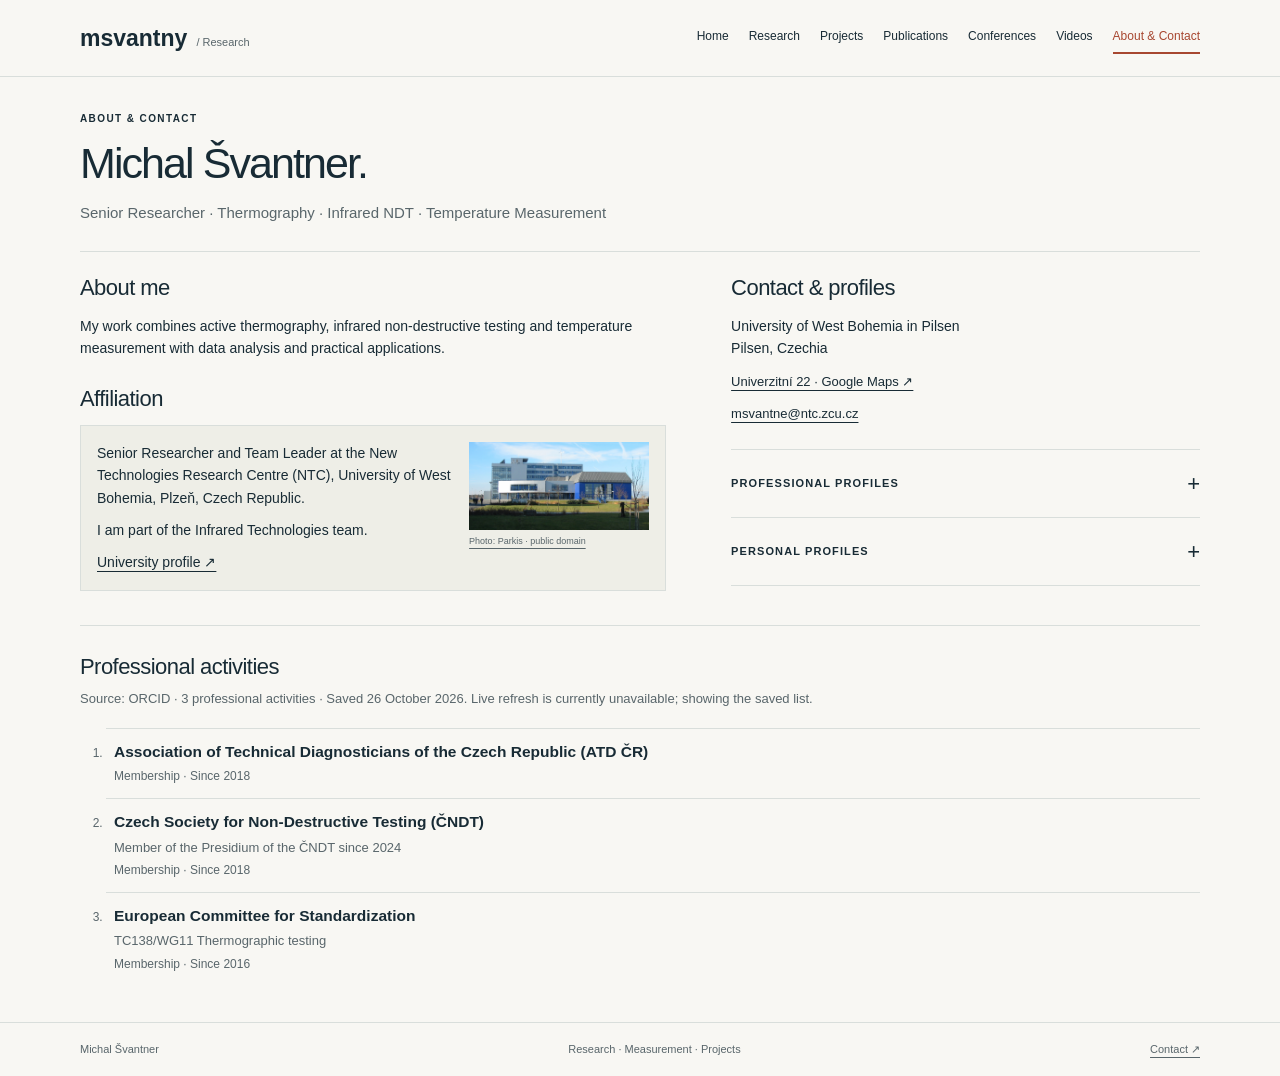
==== commit 3103475d: "Expand Home navigation and add live ORCID professional activities to About" ====
--- a/about.html
+++ b/about.html
@@ -7,8 +7,9 @@
   <meta name="theme-color" content="#182b35">
   <title>Michal Švantner · About &amp; Contact</title>
   <link rel="icon" href="assets/favicon.svg" type="image/svg+xml">
-  <link rel="stylesheet" href="styles.css?v=about-profiles-20261025">
+  <link rel="stylesheet" href="styles.css?v=home-activities-20261026">
   <script src="script.js" defer></script>
+  <script type="module" src="professional-activities.mjs?v=20261026"></script>
 </head>
 <body>
   <a class="skip-link" href="#main">Skip to content</a>
@@ -42,6 +43,15 @@
       <details class="profile-group" id="personal-profiles"><summary><span>PERSONAL PROFILES</span><span class="details-toggle" aria-hidden="true">+</span></summary><ul class="profile-links"><li><a href="https://stock.adobe.com/cz/contributor/205029648/msvantny" target="_blank" rel="noopener noreferrer"><span class="profile-name"><svg class="profile-icon" width="20" height="20" viewBox="0 0 20 20" aria-hidden="true" focusable="false"><rect x="1" y="1" width="18" height="18" rx="4" fill="#bc3232"/><text x="10" y="13.3" text-anchor="middle" font-family="Arial,sans-serif" font-size="8.5" font-weight="700" fill="#fff">Ad</text></svg><span>Adobe Stock</span></span><span aria-hidden="true">↗</span></a></li><li><a href="https://www.dreamstime.com/msvantne_info" target="_blank" rel="noopener noreferrer"><span class="profile-name"><svg class="profile-icon" width="20" height="20" viewBox="0 0 20 20" aria-hidden="true" focusable="false"><rect x="1" y="1" width="18" height="18" rx="4" fill="#497431"/><text x="10" y="13.3" text-anchor="middle" font-family="Arial,sans-serif" font-size="8.5" font-weight="700" fill="#fff">D</text></svg><span>Dreamstime</span></span><span aria-hidden="true">↗</span></a></li><li><a href="https://www.youtube.com/@msvantny" target="_blank" rel="noopener noreferrer"><span class="profile-name"><svg class="profile-icon" width="20" height="20" viewBox="0 0 20 20" aria-hidden="true" focusable="false"><rect x="1" y="1" width="18" height="18" rx="4" fill="#bd2929"/><text x="10" y="13.3" text-anchor="middle" font-family="Arial,sans-serif" font-size="8.5" font-weight="700" fill="#fff">▶</text></svg><span>YouTube</span></span><span aria-hidden="true">↗</span></a></li><li><a href="https://msvantny.wixsite.com/home" target="_blank" rel="noopener noreferrer"><span class="profile-name"><svg class="profile-icon" width="20" height="20" viewBox="0 0 20 20" aria-hidden="true" focusable="false"><rect x="1" y="1" width="18" height="18" rx="4" fill="#28363d"/><text x="10" y="13.3" text-anchor="middle" font-family="Arial,sans-serif" font-size="8.5" font-weight="700" fill="#fff">W</text></svg><span>WIX Personal website</span></span><span aria-hidden="true">↗</span></a></li><li><a href="https://www.instagram.com/msvantny/" target="_blank" rel="noopener noreferrer"><span class="profile-name"><svg class="profile-icon" width="20" height="20" viewBox="0 0 20 20" aria-hidden="true" focusable="false"><rect x="1" y="1" width="18" height="18" rx="4" fill="#a4367a"/><text x="10" y="13.3" text-anchor="middle" font-family="Arial,sans-serif" font-size="8.5" font-weight="700" fill="#fff">IG</text></svg><span>Instagram</span></span><span aria-hidden="true">↗</span></a></li></ul></details>
     </section>
   </div>
+  <section class="professional-activities" aria-labelledby="activities-title">
+    <div class="publication-section-heading"><h2 id="activities-title">Professional activities</h2><p class="muted" id="activity-status" role="status">Source: ORCID · 3 professional activities · Saved 26 October 2026.</p></div>
+    <ol id="professional-activity-list" class="publication-list">
+<li class="publication-item"><article><h3><a href="http://www.atdcr.cz/" target="_blank" rel="noopener noreferrer">Association of Technical Diagnosticians of the Czech Republic (ATD ČR)</a></h3><p class="publication-meta">Membership · Since 2018</p></article></li>
+<li class="publication-item"><article><h3><a href="https://www.cndt.cz/" target="_blank" rel="noopener noreferrer">Czech Society for Non-Destructive Testing (ČNDT)</a></h3><p class="activity-role">Member of the Presidium of the ČNDT since 2024</p><p class="publication-meta">Membership · Since 2018</p></article></li>
+<li class="publication-item"><article><h3><a href="https://orcid.org/0000-0001-9391-7069" target="_blank" rel="noopener noreferrer">European Committee for Standardization</a></h3><p class="activity-role">TC138/WG11 Thermographic testing</p><p class="publication-meta">Membership · Since 2016</p></article></li>
+    </ol>
+    <noscript><p class="muted">Enable JavaScript to refresh this list from ORCID. The saved list remains available above.</p></noscript>
+  </section>
   </main>
   <footer><div class="wrap footer-inner"><span>Michal Švantner</span><span>Research · Measurement · Projects</span><a href="about.html">Contact ↗</a></div></footer>
 </body>
--- a/styles.css
+++ b/styles.css
@@ -174,9 +174,44 @@
 .publication-profile-links a { display: inline-flex; align-items: center; gap: 9px; min-height: 44px; font-size: 13px; text-decoration: none; }
 .publication-section-heading { padding-block: 28px 18px; }
 .publication-section-heading h2 { font-size: 22px; margin-bottom: 10px; }
-.publication-entry h3 { font-size: 19px; font-weight: 500; line-height: 1.4; margin: 7px 0 10px; max-width: 920px; }
-.publication-entry h3 a { text-decoration: none; }
-.publication-entry h3 a:hover { text-decoration: underline; }
-.publication-entry .publication-meta { font-size: 13px; color: var(--muted); }
-.publication-entry .publication-doi { font-size: 12px; overflow-wrap: anywhere; }
-@media (max-width: 760px) { .publication-profile-links { gap: 4px 20px; } .publication-entry h3 { font-size: 18px; } }
+
+.publication-list { margin: 0; padding: 0 0 0 26px; }
+.publication-item { padding: 12px 0 13px 8px; border-top: 1px solid var(--line); }
+.publication-item::marker { color: var(--muted); font-size: 12px; font-variant-numeric: tabular-nums; }
+.publication-item article { min-width: 0; }
+.publication-item h3 { font-size: 15.5px; line-height: 1.45; font-weight: 600; margin: 0 0 4px; }
+.publication-item h3 a { text-decoration: none; }
+.publication-item h3 a:hover { text-decoration: underline; }
+.publication-item .publication-authors { font-size: 12.5px; color: var(--muted); line-height: 1.55; margin: 0 0 3px; }
+.publication-authors strong { color: var(--ink); font-weight: 700; }
+.publication-authors summary { display: block; padding: 0; font-size: inherit; line-height: inherit; }
+.publication-authors summary:focus-visible { outline-offset: 2px; }
+.publication-authors p { margin: 2px 0 0; }
+.authors-expand, .authors-collapse { color: var(--accent); font-size: 11px; text-decoration: underline; text-underline-offset: 2px; }
+.authors-expand { margin-left: 8px; }
+.authors-collapse { display: none; }
+.publication-authors[open] .authors-preview, .publication-authors[open] .authors-expand { display: none; }
+.publication-authors[open] .authors-collapse { display: inline; }
+.publication-item .publication-meta { font-size: 12px; line-height: 1.5; color: var(--muted); margin: 0; overflow-wrap: anywhere; }
+.publication-meta a { white-space: nowrap; }
+@media (max-width: 760px) { .publication-profile-links { gap: 4px 20px; } .publication-list { padding-left: 22px; } .publication-item { padding-left: 4px; } .publication-item h3 { font-size: 15px; } }
+
+/* One small original illustration per page keeps the lists visually quiet. */
+.illustrated-heading { display: flex; align-items: center; gap: 22px; }
+.heading-illustration { display: block; flex: 0 0 96px; width: 96px; max-width: 96px; height: 88px; }
+.illustrated-heading > div { min-width: 0; }
+.heading-intro { margin-top: 12px; font-size: 14px; line-height: 1.6; color: var(--muted); }
+.project-source-links { display: flex; flex-wrap: wrap; align-items: center; gap: 8px 24px; margin-top: 18px; }
+.project-source-links a { font-size: 13px; display: inline-flex; align-items: center; min-height: 40px; }
+.project-section-heading { border-top: 1px solid var(--line); }
+.project-participation { max-width: 780px; font-size: 14px; color: var(--muted); margin-bottom: 10px; }
+.project-list .project-dates { font-size: 12.5px; font-weight: 600; margin: 0 0 3px; color: var(--ink); }
+.source-empty { padding-block: 14px; font-size: 13px; color: var(--muted); }
+@media (max-width: 600px) { .illustrated-heading { gap: 14px; } .heading-illustration { flex-basis: 64px; width: 64px; max-width: 64px; height: auto; } .illustrated-heading h1 { font-size: 30px; } .heading-intro { font-size: 13px; margin-top: 8px; } }
+
+/* Home directory: two aligned rows on desktop, one column on mobile. */
+.home-overview > a { min-width: 0; }
+.home-overview > a:nth-child(n+4) { border-top: 1px solid var(--line); padding-top: 22px; }
+.professional-activities { margin-top: 34px; border-top: 1px solid var(--line); }
+.professional-activities .activity-role { font-size: 13px; line-height: 1.55; color: var(--muted); margin: 0 0 3px; }
+@media (max-width: 760px) { .home-overview > a:nth-child(n+4) { border-top: 0; padding-top: 16px; } .professional-activities { margin-top: 28px; } }
